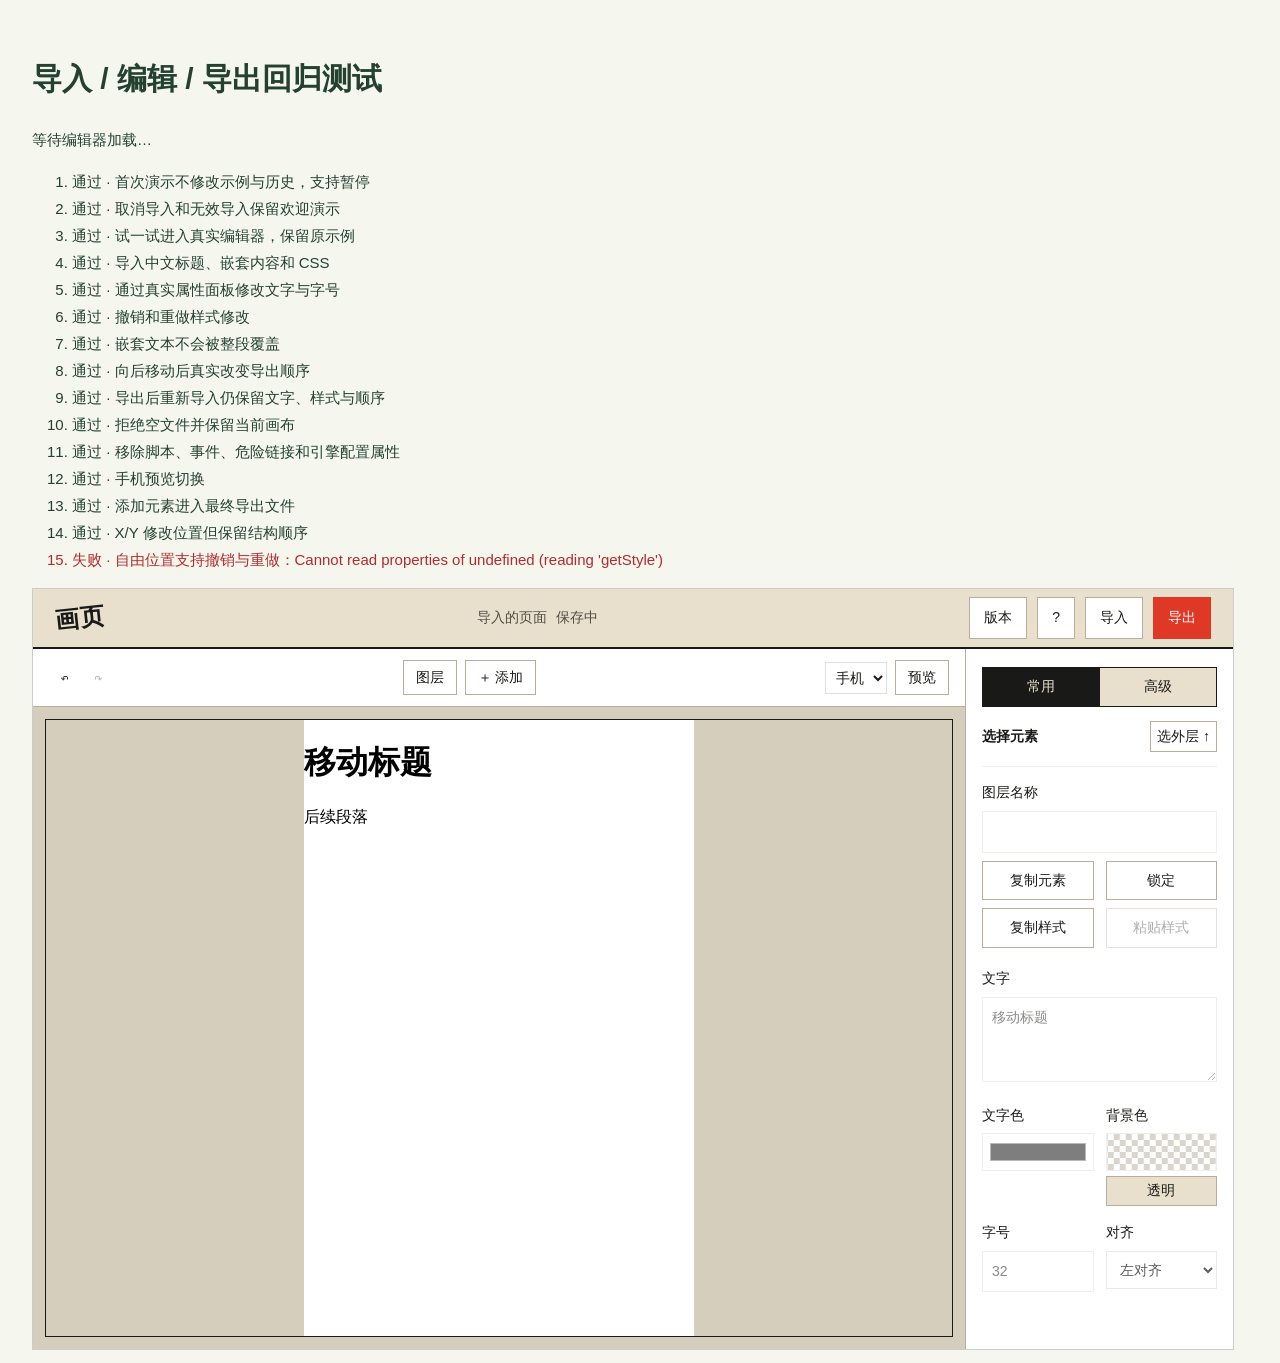
==== tests.html @ 55e0f615 "feat(editor): 发布画页可视化编辑器" ====
<!doctype html><html lang="zh-CN"><meta charset="UTF-8"><title>原型功能验证</title><style>body{font:15px/1.8 sans-serif;padding:24px;background:#f5f7ef;color:#24412f}iframe{width:1200px;height:760px;border:1px solid #ccc}li.fail{color:#b42b2b}</style><h1>导入 / 编辑 / 导出回归测试</h1><p id="summary">等待编辑器加载…</p><ol id="results"></ol><iframe src="./index.html?test=1" id="app"></iframe><script>
const site = document.getElementById('app');
const timer = setInterval(async () => {
  const frame = site;
  const api = frame?.contentWindow.prototypeEditor;
  if (!api?.tools) return;
  clearInterval(timer);
  const { editor, importHtml, exportHtml, moveSelected, getOffset } = api;
  const ui = frame.contentDocument;
  let passed = 0, failed = 0;
  const settle = () => new Promise(resolve => setTimeout(resolve, 60));
  const check = async (name, run) => { const li = document.createElement('li'); try { await run(); li.textContent = '通过 · ' + name; passed++; } catch (e) { li.textContent = '失败 · ' + name + '：' + e.message; li.className = 'fail'; failed++; } document.getElementById('results').append(li); await settle(); };
  const assert = (condition, message) => { if (!condition) throw new Error(message); };
  await check('首次演示不修改示例与历史，支持暂停', () => {
    const before = exportHtml();
    assert(!ui.getElementById('welcome').hidden, '未显示演示');
    assert(ui.getElementById('export-open').disabled, '演示时导出未禁用');
    ui.getElementById('demo-pause').click();
    assert(ui.getElementById('welcome').classList.contains('is-paused'), '暂停失败');
    ui.getElementById('demo-pause').click();
    assert(!ui.getElementById('welcome').classList.contains('is-paused'), '继续失败');
    assert(before === exportHtml() && !editor.UndoManager.hasUndo(), '演示污染页面或历史');
  });
  await check('取消导入和无效导入保留欢迎演示', () => {
    ui.getElementById('demo-import').click();
    assert(ui.getElementById('import-dialog').open, '未打开导入');
    ui.getElementById('import-dialog').close();
    try { importHtml(' '); } catch {}
    assert(!ui.getElementById('welcome').hidden, '演示被提前关闭');
  });
  await check('试一试进入真实编辑器，保留原示例', () => {
    const before = exportHtml();
    ui.getElementById('demo-start').click();
    assert(ui.getElementById('welcome').hidden && !ui.getElementById('export-open').disabled, '未进入编辑');
    assert(editor.getSelected().get('tagName') === 'h1', '未选中标题');
    assert(before === exportHtml(), '试用改变了页面');
  });
  await check('导入中文标题、嵌套内容和 CSS', () => {
    importHtml('<title>测试 & 页面</title><style>.hero{color:rgb(20,60,30);padding:24px}@media(max-width:480px){.hero{padding:12px}}</style><main><h1 class="hero">原标题</h1><p>保留<strong>嵌套</strong>文字</p><a href="#test">链接</a></main>');
    assert(editor.getWrapper().find('h1')[0].getEl().textContent === '原标题', '标题丢失');
    assert(exportHtml().includes('480px'), '响应式规则丢失');
  });
  await check('通过真实属性面板修改文字与字号', async () => {
    editor.select(editor.getWrapper().find('h1')[0]);
    ui.getElementById('text').value = '改好的标题 <测试>';
    ui.getElementById('text').dispatchEvent(new frame.contentWindow.Event('change'));
    await settle();
    ui.getElementById('font-size').value = '42';
    ui.getElementById('font-size').dispatchEvent(new frame.contentWindow.Event('change'));
    assert(editor.getSelected().getEl().textContent === '改好的标题 <测试>', '文字修改失败');
    assert(exportHtml().includes('42px'), '样式未导出');
  });
  await check('撤销和重做样式修改', () => {
    ui.getElementById('undo').click(); assert(!exportHtml().includes('42px'), '撤销无效');
    ui.getElementById('redo').click(); assert(exportHtml().includes('42px'), '重做无效');
  });
  await check('嵌套文本不会被整段覆盖', () => { editor.select(editor.getWrapper().find('p')[0]); assert(ui.getElementById('text').disabled, '嵌套内容编辑未限制'); assert(exportHtml().includes('<strong>嵌套</strong>'), '嵌套丢失'); });
  await check('向后移动后真实改变导出顺序', () => { editor.select(editor.getWrapper().find('h1')[0]); moveSelected(1); const html = exportHtml(); assert(html.indexOf('<p>') < html.indexOf('<h1'), '排序未改变'); });
  await check('导出后重新导入仍保留文字、样式与顺序', () => { const html = exportHtml(); importHtml(html); assert(editor.getWrapper().find('h1')[0].getEl().textContent === '改好的标题 <测试>', '文字往返失败'); assert(exportHtml().includes('42px'), '样式往返失败'); assert(exportHtml().indexOf('<p>') < exportHtml().indexOf('<h1'), '顺序往返失败'); });
  await check('拒绝空文件并保留当前画布', () => { const before = exportHtml(); let rejected = false; try { importHtml('   '); } catch { rejected = true; } assert(rejected && before === exportHtml(), '空文件清空了画布'); });
  await check('移除脚本、事件、危险链接和引擎配置属性', () => { importHtml('<h1 onclick="alert(1)" data-gjs-script="alert(1)">安全内容</h1><script>window.bad=1<\/script><iframe src="https://example.com"></iframe><a href="javascript:alert(1)">链接</a>'); const html = exportHtml(); assert(!/onclick|javascript:|data-gjs-script|<script|<iframe/i.test(html), '执行入口残留'); });
  await check('手机预览切换', () => { ui.getElementById('device').value = 'Mobile'; ui.getElementById('device').dispatchEvent(new frame.contentWindow.Event('change')); assert(editor.getDevice() === 'Mobile', '设备未切换'); });
  await check('添加元素进入最终导出文件', () => { ui.querySelector('[data-add="card"]').click(); assert(exportHtml().includes('一个新的故事'), '新增元素丢失'); });
  await check('X/Y 修改位置但保留结构顺序', () => {
    importHtml('<main><h1>移动标题</h1><p>后续段落</p></main>');
    editor.select(editor.getWrapper().find('h1')[0]);
    ui.getElementById('offset-x').value = '80'; ui.getElementById('offset-y').value = '-25';
    ui.getElementById('offset-x').dispatchEvent(new frame.contentWindow.Event('change'));
    assert(getOffset(editor.getSelected()).x === 80 && getOffset(editor.getSelected()).y === -25, '位移错误');
    assert(exportHtml().indexOf('<h1') < exportHtml().indexOf('<p'), '意外改变排列');
  });
  await check('自由位置支持撤销与重做', () => {
    ui.getElementById('undo').click(); assert(getOffset(editor.getSelected()).x === 0, '撤销位移失败');
    ui.getElementById('redo').click(); assert(getOffset(editor.getSelected()).x === 80, '重做位移失败');
  });
  await check('宽高修改进入导出样式并开放缩放手柄', () => {
    for (const [id, value] of [['width', '320px'], ['height', '120px']]) { ui.getElementById(id).value = value; ui.getElementById(id).dispatchEvent(new frame.contentWindow.Event('change')); }
    const resize = { component: editor.getSelected() }; editor.trigger('component:resize:init', resize);
    assert(resize.resizable.br, '右下角缩放未启用');
    assert(exportHtml().includes('320px') && exportHtml().includes('120px'), '尺寸没有保存');
  });
  await check('方向键微调且不拦截输入框光标', () => {
    const key = new frame.contentWindow.KeyboardEvent('keydown', { key: 'ArrowRight', shiftKey: true, bubbles: true, cancelable: true });
    ui.body.dispatchEvent(key); assert(getOffset(editor.getSelected()).x === 90, '快捷移动失败');
    ui.getElementById('text').dispatchEvent(new frame.contentWindow.KeyboardEvent('keydown', { key: 'ArrowRight', bubbles: true }));
    assert(getOffset(editor.getSelected()).x === 90, '输入文字时发生位移');
  });
  await check('导出再导入保留自由位置和尺寸', () => {
    importHtml(exportHtml()); const heading = editor.getWrapper().find('h1')[0]; editor.select(heading);
    assert(getOffset(heading).x === 90 && getOffset(heading).y === -25, '位移往返丢失');
    assert(heading.getStyle().width === '320px' && heading.getStyle().height === '120px', '尺寸往返丢失');
  });
  await check('归零偏移且保留原有旋转', () => {
    editor.getSelected().addStyle({ transform: 'rotate(15deg) translateX(50px) translateY(20px)' });
    ui.getElementById('reset-offset').click();
    assert(getOffset(editor.getSelected()).x === 0 && getOffset(editor.getSelected()).y === 0, '未归零');
    assert(editor.getSelected().getStyle().transform.includes('rotate(15deg)'), '原有旋转丢失');
  });
  const change = (id, value) => { ui.getElementById(id).value = value; ui.getElementById(id).dispatchEvent(new frame.contentWindow.Event('change')); };
  await check('高级入口可见，默认保持常用界面', () => {
    assert(ui.getElementById('advanced-properties').hidden, '高级内容默认展开');
    ui.getElementById('advanced-toggle').click();
    assert(!ui.getElementById('advanced-properties').hidden && ui.getElementById('basic-properties').hidden, '高级切换失败');
    assert(ui.getElementById('advanced-toggle').getAttribute('aria-pressed') === 'true', '切换状态错误');
    ui.getElementById('basic-toggle').click();
    assert(!ui.getElementById('basic-properties').hidden, '无法回到常用');
  });
  await check('图层按需显示，添加元素只有一个入口', () => {
    assert(ui.getElementById('layer-panel').hidden, '图层默认展开');
    ui.getElementById('layers-toggle').click();
    assert(!ui.getElementById('layer-panel').hidden, '图层无法打开');
    ui.getElementById('layers-toggle').click();
    assert(ui.getElementById('layer-panel').hidden, '图层无法关闭');
    assert(ui.querySelectorAll('[popovertarget="add-menu"]').length === 1, '添加入口未合并');
  });
  await check('高级布局与外观写入模型，保留已有内容', async () => {
    importHtml('<main><section><p>第一项</p><p>第二项</p></section></main>');
    await settle();
    editor.select(editor.getWrapper().find('section')[0]);
    ui.querySelector('[data-layout="column"]').click(); change('gap', '24px');
    change('padding', '12px 24px'); change('border', '1px solid #dce2db'); change('shadow', '0 8px 24px #0002'); await settle(); change('opacity', '0.5');
    const style = editor.getSelected().getStyle();
    assert(style.display === 'flex' && style['flex-direction'] === 'column' && style.gap === '24px', '布局未保存');
    assert(style.opacity === '0.5' && style.padding === '12px 24px' && style.border === '1px solid #dce2db', '外观值或单位错误');
    assert(exportHtml().includes('第二项') && exportHtml().includes('box-shadow'), '内容或阴影丢失');
  });
  await check('高级属性撤销重做与清空覆盖', () => {
    ui.getElementById('undo').click(); assert(!editor.getSelected().getStyle().opacity, '透明度撤销失败');
    ui.getElementById('redo').click(); assert(editor.getSelected().getStyle().opacity === '0.5', '透明度重做失败');
    change('gap', ''); assert(!editor.getSelected().getStyle().gap, '清空没有移除覆盖');
  });
  await check('自定义 CSS 支持网格并拒绝无效值', () => {
    ui.querySelector('[data-layout="grid"]').click(); change('css-property', 'grid-template-columns');
    ui.getElementById('css-value').value = 'repeat(3, 1fr)'; ui.getElementById('css-apply').click();
    assert(editor.getSelected().getStyle()['grid-template-columns'] === 'repeat(3, 1fr)', '网格属性未应用');
    ui.getElementById('css-value').value = 'invalid-grid'; ui.getElementById('css-apply').click();
    assert(editor.getSelected().getStyle()['grid-template-columns'] === 'repeat(3, 1fr)', '无效值覆盖了有效属性');
    assert(ui.getElementById('css-message').textContent.includes('无效'), '没有错误反馈');
  });
  await check('高级修改导出再导入，选择元素同步显示', () => {
    importHtml(exportHtml()); editor.select(editor.getWrapper().find('section')[0]);
    assert(ui.querySelector('[data-layout="grid"]').getAttribute('aria-pressed') === 'true' && ui.getElementById('opacity').value === '0.5', '高级面板未同步');
    assert(editor.getSelected().getStyle()['grid-template-columns'] === 'repeat(3, 1fr)', '自定义 CSS 往返丢失');
    assert(exportHtml().includes('12px 24px'), '内边距往返丢失');
    ui.getElementById('css-value').value = ''; ui.getElementById('css-apply').click();
    assert(!editor.getSelected().getStyle()['grid-template-columns'], 'CSS 覆盖无法移除');
  });
  await check('导入保留 body 属性和行内样式', () => {
    importHtml('<style>.page{color:green}.title{font-size:20px}</style><body id="page-root" class="page" dir="rtl" style="background:#abcdef"><h1 class="title" style="font-size:37px">保留样式</h1></body>');
    const attrs = editor.getWrapper().getAttributes();
    assert(attrs.id === 'page-root' && attrs.class === 'page' && attrs.dir === 'rtl', '根属性丢失');
    assert(exportHtml().includes('37px') && exportHtml().includes('#abcdef'), '行内样式丢失');
    importHtml(exportHtml());
    assert(editor.getWrapper().getAttributes().class === 'page' && exportHtml().includes('37px'), '往返后样式丢失');
  });
  await check('导入另一页不携带上一页根属性', () => {
    importHtml('<p>新页面</p>');
    const attrs = editor.getWrapper().getAttributes();
    assert(attrs.class !== 'page' && attrs.dir !== 'rtl' && attrs.id !== 'page-root', '上一页根属性残留');
    assert(!exportHtml().includes('#abcdef'), '上一页背景残留');
  });
  await check('多行标题可编辑，文字不被解释为 HTML', () => {
    importHtml('<h1>第一行<br>第二行</h1>'); editor.select(editor.getWrapper().find('h1')[0]);
    assert(!ui.getElementById('text').disabled && ui.getElementById('text').value === '第一行\n第二行', '换行标题无法编辑');
    change('text', '新的第一行\n<b>纯文字</b>');
    assert(editor.getSelected().getEl().querySelectorAll('br').length === 1, '换行未保留');
    assert(!editor.getSelected().getEl().querySelector('b') && exportHtml().includes('&lt;b&gt;'), '文字被解释为标签');
  });
  await check('尺寸数字自动补单位，百分比和行高保持原值', () => {
    change('width', '320'); change('height', '120'); change('padding', '16'); change('gap', '12'); change('margin', '-8');
    assert(editor.getSelected().getStyle().width === '320px' && editor.getSelected().getStyle().margin === '-8px', '单值尺寸未补单位');
    change('width', '80%'); change('line-height', '1.8');
    assert(editor.getSelected().getStyle().width === '80%' && editor.getSelected().getStyle()['line-height'] === '1.8', '原有单位被破坏');
  });
  await check('引擎直接撤销重做也同步面板', async () => {
    change('opacity', '0.35'); await settle();
    editor.UndoManager.undo(); await settle();
    assert(ui.getElementById('opacity').value === '', '撤销后面板仍是旧值');
    editor.UndoManager.redo(); await settle();
    assert(ui.getElementById('opacity').value === '0.35', '重做后面板未同步');
  });
  await check('恢复原样式只移除指定属性且可撤销', async () => {
    change('css-property', 'opacity'); ui.getElementById('css-reset').click(); await settle();
    assert(!editor.getSelected().getStyle().opacity && editor.getSelected().getStyle().width === '80%', '恢复误改了其他属性');
    editor.UndoManager.undo(); await settle();
    assert(ui.getElementById('opacity').value === '0.35', '恢复操作无法撤销');
  });
  await check('透明背景显示棋盘格，选择不会写入黑色', () => {
    importHtml('<h1 style="background-color:transparent">透明标题</h1>');
    editor.select(editor.getWrapper().find('h1')[0]);
    assert(ui.getElementById('background').classList.contains('is-transparent'), '透明显示为实色色块');
    assert(editor.getSelected().getStyle()['background-color'] === 'transparent', '选择元素改变了背景');
  });
  await check('设为透明与选择背景色可以互相切换', () => {
    change('background', '#112233');
    assert(!ui.getElementById('background').classList.contains('is-transparent'), '选色后仍显示透明');
    ui.getElementById('background-transparent').click();
    assert(ui.getElementById('background-transparent').getAttribute('aria-pressed') === 'true', '透明状态未更新');
    assert(exportHtml().includes('background-color:transparent'), '透明背景没有导出');
  });
  await check('文字与容器显示不同的高级操作', () => {
    importHtml('<section><h2>标题</h2><p>正文</p></section>');
    editor.select(editor.getWrapper().find('h2')[0]);
    assert(!ui.getElementById('typography-tools').hidden && ui.getElementById('layout-tools').hidden, '文字仍显示容器操作');
    ui.getElementById('select-parent').click();
    assert(editor.getSelected().get('tagName') === 'section', '没有选中外层');
    assert(!ui.getElementById('layout-tools').hidden && ui.getElementById('typography-tools').hidden, '容器仍显示文字操作');
  });
  await check('分列和列数直接生效，保留子元素', () => {
    ui.querySelector('[data-layout="grid"]').click(); change('columns', '2'); change('gap', '20');
    const style = editor.getSelected().getStyle();
    assert(style.display === 'grid' && style['grid-template-columns'] === 'repeat(2, minmax(0, 1fr))', '分列无效');
    assert(style.gap === '20px' && editor.getSelected().components().length === 2, '间距或内容错误');
    assert(!ui.getElementById('columns-field').hidden && ui.getElementById('flex-alignment').hidden, '分列控件不匹配');
  });
  await check('无效列数不会覆盖当前布局', () => {
    change('columns', '0'); assert(editor.getSelected().getStyle()['grid-template-columns'] === 'repeat(2, minmax(0, 1fr))', '接受了零列');
    change('columns', '2');
  });
  await check('布局切换可单步撤销，面板同步', async () => {
    ui.querySelector('[data-layout="row"]').click(); await settle();
    assert(editor.getSelected().getStyle().display === 'flex' && ui.getElementById('columns-field').hidden, '横排切换失败');
    editor.UndoManager.undo(); await settle();
    assert(editor.getSelected().getStyle().display === 'grid' && !ui.getElementById('columns-field').hidden, '撤销没有恢复分列');
  });
  await check('字体和字间距可编辑并导出', () => {
    editor.select(editor.getWrapper().find('h2')[0]);
    change('font-family', 'Consolas, monospace'); change('letter-spacing', '1.5');
    assert(editor.getSelected().getStyle()['letter-spacing'] === '1.5px', '字间距单位错误');
    assert(exportHtml().includes('Consolas, monospace'), '字体未导出');
    importHtml(exportHtml());
    assert(editor.getWrapper().find('section')[0].getStyle()['grid-template-columns'] === 'repeat(2, minmax(0, 1fr))', '分列往返丢失');
  });
  await check('复制元素、重命名与锁定操作', () => {
    importHtml('<main><p style="color:red">测试</p></main>');
    editor.select(editor.getWrapper().find('p')[0]);
    ui.getElementById('duplicate-element').click();
    assert(editor.getWrapper().find('p').length === 2, '复制失败');
    ui.getElementById('layer-name').value = '第二段';
    ui.getElementById('layer-name').onchange();
    assert(editor.getSelected().getName() === '第二段', '图层名称未更新');
    ui.getElementById('lock-element').click();
    assert(editor.getSelected().get('draggable') === false && ui.getElementById('properties').disabled, '锁定失败');
    ui.getElementById('lock-element').click();
    assert(!ui.getElementById('properties').disabled, '解锁失败');
  });
  await check('快照恢复完整项目及标题，继续导出', async () => {
    const before = exportHtml(), saved = api.tools.capture();
    editor.getSelected().components('改变后的文字');
    await api.tools.restore(saved); await api.tools.autosave.flush();
    assert(exportHtml() === before, '快照往返内容变化');
    assert(!editor.UndoManager.hasUndo(), '恢复后留下前一工程的历史');
  });
  document.getElementById('summary').textContent = `${passed} 项通过，${failed} 项失败`;
}, 200);
setTimeout(() => { if (!site.contentWindow.prototypeEditor) { clearInterval(timer); document.getElementById('summary').textContent = '失败：30 秒内未加载编辑引擎，请检查本地 vendor 资源。'; } }, 30000);
</script></html>
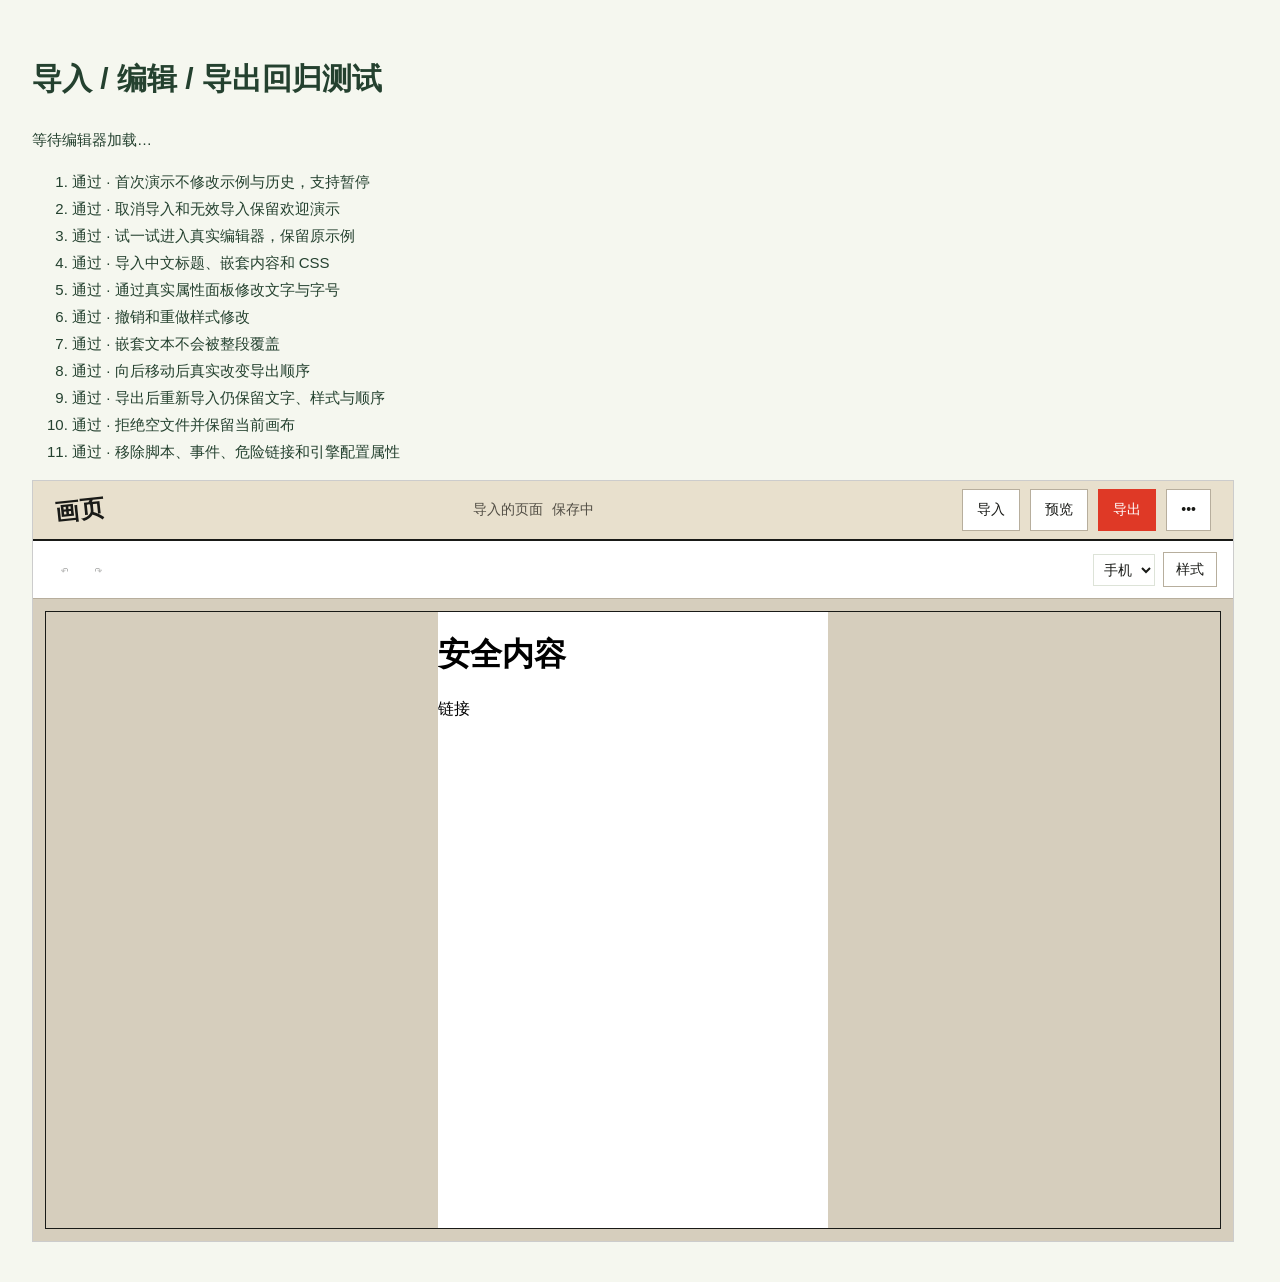
==== commit 24d26f88: "feat(editor): 简化操作并支持交互预览与元素高级编辑" ====
--- a/tests.html
+++ b/tests.html
@@ -14,6 +14,7 @@
   await check('首次演示不修改示例与历史，支持暂停', () => {
     const before = exportHtml();
     assert(!ui.getElementById('welcome').hidden, '未显示演示');
+    assert(frame.contentWindow.getComputedStyle(ui.getElementById('import-open')).display === 'none' && frame.contentWindow.getComputedStyle(ui.getElementById('demo-import')).display !== 'none', '欢迎页重复导入入口');
     assert(ui.getElementById('export-open').disabled, '演示时导出未禁用');
     ui.getElementById('demo-pause').click();
     assert(ui.getElementById('welcome').classList.contains('is-paused'), '暂停失败');
@@ -59,10 +60,10 @@
   await check('导出后重新导入仍保留文字、样式与顺序', () => { const html = exportHtml(); importHtml(html); assert(editor.getWrapper().find('h1')[0].getEl().textContent === '改好的标题 <测试>', '文字往返失败'); assert(exportHtml().includes('42px'), '样式往返失败'); assert(exportHtml().indexOf('<p>') < exportHtml().indexOf('<h1'), '顺序往返失败'); });
   await check('拒绝空文件并保留当前画布', () => { const before = exportHtml(); let rejected = false; try { importHtml('   '); } catch { rejected = true; } assert(rejected && before === exportHtml(), '空文件清空了画布'); });
   await check('移除脚本、事件、危险链接和引擎配置属性', () => { importHtml('<h1 onclick="alert(1)" data-gjs-script="alert(1)">安全内容</h1><script>window.bad=1<\/script><iframe src="https://example.com"></iframe><a href="javascript:alert(1)">链接</a>'); const html = exportHtml(); assert(!/onclick|javascript:|data-gjs-script|<script|<iframe/i.test(html), '执行入口残留'); });
-  await check('手机预览切换', () => { ui.getElementById('device').value = 'Mobile'; ui.getElementById('device').dispatchEvent(new frame.contentWindow.Event('change')); assert(editor.getDevice() === 'Mobile', '设备未切换'); });
+  await check('手机预览切换', async () => { ui.getElementById('device').value = 'Mobile'; ui.getElementById('device').dispatchEvent(new frame.contentWindow.Event('change')); assert(editor.getDevice() === 'Mobile', '设备未切换'); await new Promise(resolve => setTimeout(resolve, 400)); ui.getElementById('device').value = 'Desktop'; ui.getElementById('device').dispatchEvent(new frame.contentWindow.Event('change')); await new Promise(resolve => setTimeout(resolve, 400)); });
   await check('添加元素进入最终导出文件', () => { ui.querySelector('[data-add="card"]').click(); assert(exportHtml().includes('一个新的故事'), '新增元素丢失'); });
-  await check('X/Y 修改位置但保留结构顺序', () => {
-    importHtml('<main><h1>移动标题</h1><p>后续段落</p></main>');
+  await check('X/Y 修改位置但保留结构顺序', async () => {
+    importHtml('<main><h1>移动标题</h1><p>后续段落</p></main>'); await settle();
     editor.select(editor.getWrapper().find('h1')[0]);
     ui.getElementById('offset-x').value = '80'; ui.getElementById('offset-y').value = '-25';
     ui.getElementById('offset-x').dispatchEvent(new frame.contentWindow.Event('change'));
@@ -70,8 +71,9 @@
     assert(exportHtml().indexOf('<h1') < exportHtml().indexOf('<p'), '意外改变排列');
   });
   await check('自由位置支持撤销与重做', () => {
-    ui.getElementById('undo').click(); assert(getOffset(editor.getSelected()).x === 0, '撤销位移失败');
-    ui.getElementById('redo').click(); assert(getOffset(editor.getSelected()).x === 80, '重做位移失败');
+    ui.getElementById('undo').click(); assert(getOffset(editor.getWrapper().find('h1')[0]).x === 0, '撤销位移失败');
+    ui.getElementById('redo').click(); assert(getOffset(editor.getWrapper().find('h1')[0]).x === 80, '重做位移失败');
+    editor.select(editor.getWrapper().find('h1')[0]);
   });
   await check('宽高修改进入导出样式并开放缩放手柄', () => {
     for (const [id, value] of [['width', '320px'], ['height', '120px']]) { ui.getElementById(id).value = value; ui.getElementById(id).dispatchEvent(new frame.contentWindow.Event('change')); }
@@ -141,7 +143,7 @@
     importHtml(exportHtml()); editor.select(editor.getWrapper().find('section')[0]);
     assert(ui.querySelector('[data-layout="grid"]').getAttribute('aria-pressed') === 'true' && ui.getElementById('opacity').value === '0.5', '高级面板未同步');
     assert(editor.getSelected().getStyle()['grid-template-columns'] === 'repeat(3, 1fr)', '自定义 CSS 往返丢失');
-    assert(exportHtml().includes('12px 24px'), '内边距往返丢失');
+    assert(editor.Canvas.getWindow().getComputedStyle(editor.getSelected().getEl()).padding === '12px 24px', '内边距往返丢失');
     ui.getElementById('css-value').value = ''; ui.getElementById('css-apply').click();
     assert(!editor.getSelected().getStyle()['grid-template-columns'], 'CSS 覆盖无法移除');
   });
@@ -149,7 +151,7 @@
     importHtml('<style>.page{color:green}.title{font-size:20px}</style><body id="page-root" class="page" dir="rtl" style="background:#abcdef"><h1 class="title" style="font-size:37px">保留样式</h1></body>');
     const attrs = editor.getWrapper().getAttributes();
     assert(attrs.id === 'page-root' && attrs.class === 'page' && attrs.dir === 'rtl', '根属性丢失');
-    assert(exportHtml().includes('37px') && exportHtml().includes('#abcdef'), '行内样式丢失');
+    assert(exportHtml().includes('37px') && exportHtml().includes('rgb(171, 205, 239)'), '行内样式丢失');
     importHtml(exportHtml());
     assert(editor.getWrapper().getAttributes().class === 'page' && exportHtml().includes('37px'), '往返后样式丢失');
   });
@@ -157,7 +159,7 @@
     importHtml('<p>新页面</p>');
     const attrs = editor.getWrapper().getAttributes();
     assert(attrs.class !== 'page' && attrs.dir !== 'rtl' && attrs.id !== 'page-root', '上一页根属性残留');
-    assert(!exportHtml().includes('#abcdef'), '上一页背景残留');
+    assert(!exportHtml().includes('rgb(171, 205, 239)'), '上一页背景残留');
   });
   await check('多行标题可编辑，文字不被解释为 HTML', () => {
     importHtml('<h1>第一行<br>第二行</h1>'); editor.select(editor.getWrapper().find('h1')[0]);
@@ -229,7 +231,7 @@
     assert(editor.getSelected().getStyle()['letter-spacing'] === '1.5px', '字间距单位错误');
     assert(exportHtml().includes('Consolas, monospace'), '字体未导出');
     importHtml(exportHtml());
-    assert(editor.getWrapper().find('section')[0].getStyle()['grid-template-columns'] === 'repeat(2, minmax(0, 1fr))', '分列往返丢失');
+    assert(editor.getWrapper().find('section')[0].getStyle()['grid-template-columns'] === 'repeat(2, minmax(0px, 1fr))', '分列往返丢失');
   });
   await check('复制元素、重命名与锁定操作', () => {
     importHtml('<main><p style="color:red">测试</p></main>');
@@ -251,7 +253,243 @@
     assert(exportHtml() === before, '快照往返内容变化');
     assert(!editor.UndoManager.hasUndo(), '恢复后留下前一工程的历史');
   });
+  const interactive = `<title>章节测试</title><style>.chapter[hidden]{display:none!important}.future-state{color:rgb(1,2,3)}</style><button data-page="two">下一章</button><section id="one"><h1>总览</h1></section><section id="two" class="chapter" hidden data-step="2"><h2>隐藏标题</h2><input type="checkbox" data-task="2-1"></section><script>window.fixtureRuns=(window.fixtureRuns||0)+1;document.querySelector('[data-page]').onclick=()=>{document.querySelector('#one').hidden=true;document.querySelector('#two').hidden=false};document.querySelector('[data-task]').onchange=e=>localStorage.setItem('eagle-editor-fixture-progress',String(e.target.checked));<\/script>`;
+  await check('保留业务属性，脚本作为文本保存，画布不执行', async () => {
+    importHtml(interactive + '<p data-gjs-script="alert(1)" onclick="alert(1)">清理</p><script src="/external.js"><\/script>', '章节测试', true);
+    await settle(); api.documentSupport.refresh();
+    assert(!editor.Canvas.getWindow().fixtureRuns && !editor.Canvas.getDocument().querySelector('script'), '脚本进入画布');
+    const exported = exportHtml();
+    assert(exported.includes('data-page="two"') && exported.includes('data-task="2-1"'), '业务属性丢失');
+    assert(!new DOMParser().parseFromString(exported, 'text/html').querySelector('[data-gjs-script],[onclick],script[src]'), '执行属性或外链脚本残留');
+    assert(new DOMParser().parseFromString(exported, 'text/html').scripts.length === 1, '内嵌脚本未保留');
+    assert(exported.includes('.future-state'), '动态状态 CSS 丢失');
+  });
+  await check('隐藏章节临时显示、文字修改、撤销重做，导出保留隐藏', async () => {
+    const section = editor.getWrapper().find('#two')[0];
+    const picker = ui.getElementById('hidden-sections');
+    assert([...picker.options].some(option => option.value === section.cid), '缺少隐藏章节入口');
+    picker.value = section.cid; picker.onchange(); await settle();
+    assert(section.getEl().getBoundingClientRect().height > 0, '章节仍不可见');
+    editor.select(section.find('h2')[0]); change('text', '修改后的章节'); await settle();
+    editor.UndoManager.undo(); await settle(); assert(!exportHtml().includes('修改后的章节'), '文字不能撤销');
+    editor.UndoManager.redo(); await settle(); assert(exportHtml().includes('修改后的章节'), '文字不能重做');
+    const doc = new DOMParser().parseFromString(exportHtml(), 'text/html');
+    assert(doc.querySelector('#two').hidden, '临时显示写入导出');
+    assert(!exportHtml().includes('visibility:visible!important'), '临时样式泄漏');
+    picker.value = ''; picker.onchange(); assert(section.getEl().getBoundingClientRect().height === 0, '正常视图未恢复隐藏');
+  });
+  await check('脚本元数据随快照恢复，导出再导入保持内容', async () => {
+    const before = exportHtml(), saved = api.tools.capture();
+    importHtml('<h1>静态新页面</h1>'); assert(!exportHtml().includes('<script'), '旧脚本串入新页面');
+    await api.tools.restore(saved); await settle();
+    assert(exportHtml() === before, '快照丢失脚本或业务属性');
+    importHtml(exportHtml(), '再次导入', true); await settle();
+    assert(exportHtml().includes('修改后的章节') && api.documentSupport.getScripts().length === 1, '往返丢失');
+  });
+  await check('导出文件恢复翻页及进度保存', async () => {
+    // 仅运行本测试生成的固定脚本；用户输入不在这个测试框架中执行。
+    const runtime = document.createElement('iframe');
+    runtime.srcdoc = exportHtml(); document.body.append(runtime);
+    await new Promise(resolve => { runtime.onload = resolve; });
+    const doc = runtime.contentDocument;
+    assert(runtime.contentWindow.fixtureRuns === 1 && doc.querySelector('#two').hidden, '脚本未运行或初始状态变化');
+    doc.querySelector('[data-page]').click(); assert(!doc.querySelector('#two').hidden && doc.querySelector('#one').hidden, '导出翻页失败');
+    doc.querySelector('[data-task]').click(); assert(localStorage.getItem('eagle-editor-fixture-progress') === 'true', '进度未保存');
+    localStorage.removeItem('eagle-editor-fixture-progress'); runtime.remove();
+  });
+  await check('未勾选保留时清理内嵌脚本', () => {
+    importHtml(interactive); assert(!exportHtml().includes('<script'), '默认导入保留了脚本');
+  });
+  await check('属性默认收起，通过更多展开和收起', () => {
+    assert(ui.getElementById('property-panel').hidden, '属性默认展开');
+    ui.getElementById('properties-toggle').click();
+    assert(!ui.getElementById('property-panel').hidden, '更多没有展开属性');
+    ui.getElementById('properties-close').click();
+    assert(ui.getElementById('property-panel').hidden, '属性未收起');
+  });
+  const rightClick = element => { const Event = editor.Canvas.getWindow().MouseEvent; for (const type of ['mousedown', 'mouseup', 'contextmenu']) element.dispatchEvent(new Event(type, { button: 2, bubbles: true, cancelable: true, clientX: 80, clientY: 80 })); };
+  await check('右键嵌套文字选中所属链接，菜单不超出窗口', async () => {
+    importHtml('<a id="source" href="https://example.com"><strong>链接文字</strong> ↗</a><a href="#chapter-target">章节</a><section id="chapter-target" hidden><h2>隐藏章节</h2></section>'); await settle();
+    rightClick(editor.Canvas.getDocument().querySelector('#source strong')); await settle();
+    assert(ui.getElementById('link-menu').matches(':popover-open'), '链接菜单未打开');
+    assert(editor.getSelected().getAttributes().id === 'source', '没有选中所属链接');
+    const rect = ui.getElementById('link-menu').getBoundingClientRect();
+    assert(rect.left >= 0 && rect.right <= frame.contentWindow.innerWidth && rect.bottom <= frame.contentWindow.innerHeight, '菜单越界');
+  });
+  await check('修改链接可取消，危险协议被拒绝', () => {
+    ui.getElementById('link-change').click();
+    ui.getElementById('link-href').value = 'javascript:alert(1)'; ui.getElementById('link-form').requestSubmit();
+    assert(ui.getElementById('link-dialog').open && ui.getElementById('link-error').textContent, '未拒绝脚本协议');
+    ui.getElementById('link-cancel').click();
+    assert(editor.getSelected().getAttributes().href === 'https://example.com', '取消修改了链接');
+  });
+  await check('修改指向支持撤销重做，导出保留嵌套文字', async () => {
+    rightClick(editor.Canvas.getDocument().querySelector('#source')); ui.getElementById('link-change').click();
+    ui.getElementById('link-href').value = 'https://example.org/new'; ui.getElementById('link-form').requestSubmit(); await settle();
+    assert(exportHtml().includes('https://example.org/new'), '修改未导出');
+    editor.UndoManager.undo(); await settle(); assert(exportHtml().includes('href="https://example.com"'), '链接不能撤销');
+    editor.UndoManager.redo(); await settle(); assert(exportHtml().includes('https://example.org/new'), '链接不能重做');
+    assert(exportHtml().includes('<strong>链接文字</strong>'), '嵌套格式丢失');
+  });
+  await check('修改文字进入画布编辑，保留原嵌套结构', async () => {
+    rightClick(editor.Canvas.getDocument().querySelector('#source')); ui.getElementById('link-text').click(); await settle();
+    const el = editor.getWrapper().find('#source')[0].getEl();
+    assert(el.isContentEditable, '没有进入文字编辑');
+    assert(el.querySelector('strong'), '进入编辑时破坏了加粗');
+    editor.Canvas.getBody().dispatchEvent(new (editor.Canvas.getWindow().MouseEvent)('mousedown', { bubbles: true })); await settle(); editor.select(null);
+  });
+  await check('取消链接保留内容和格式，单步撤销恢复', async () => {
+    rightClick(editor.Canvas.getDocument().querySelector('#source')); ui.getElementById('link-unlink').click(); await settle();
+    assert(!editor.getWrapper().find('#source')[0].getAttributes().href, '取消后仍有链接');
+    assert(exportHtml().includes('<strong>链接文字</strong>'), '取消时丢失内容');
+    editor.UndoManager.undo(); await settle(); assert(editor.getWrapper().find('#source')[0].getAttributes().href === 'https://example.org/new', '取消不能撤销');
+  });
+  await check('页内链接直接定位隐藏目标，导出仍保留隐藏状态', async () => {
+    rightClick(editor.Canvas.getDocument().querySelector('a[href="#chapter-target"]')); ui.getElementById('link-open').click(); await settle();
+    assert(editor.getSelected().getAttributes().id === 'chapter-target' && editor.getSelected().getEl().getBoundingClientRect().height > 0, '未显示目标章节');
+    assert(new DOMParser().parseFromString(exportHtml(), 'text/html').querySelector('#chapter-target').hidden, '临时显示污染导出');
+    assert(!editor.Canvas.getFrameEl().sandbox.contains('allow-scripts'), '画布脚本被放开');
+  });
+  await check('章节入口过滤进度装饰，无隐藏内容时自动收起', async () => {
+    importHtml('<style>.dot{display:none}</style><span class="dot"></span><section hidden id="chapter-content"><h2>可编辑章节</h2></section>'); await settle(); api.documentSupport.refresh();
+    const picker = ui.getElementById('hidden-sections');
+    assert(!picker.hidden && picker.options.length === 2, '装饰节点进入章节列表');
+    importHtml('<h1>普通页面</h1>'); await settle(); api.documentSupport.refresh();
+    assert(picker.hidden, '无章节时仍占用工具栏');
+  });
+  await check('编辑元素与右键共用菜单，按对象显示操作', async () => {
+    importHtml('<h1>标题</h1><a href="https://example.com">链接</a><img alt="图片" src="[data-uri]">'); await settle();
+    const open = selector => { editor.select(editor.getWrapper().find(selector)[0]); ui.getElementById('element-menu-open').click(); };
+    open('h1');
+    assert(ui.getElementById('link-menu').matches(':popover-open') && !ui.getElementById('link-text').hidden && ui.getElementById('link-change').hidden, '文字菜单不匹配');
+    ui.getElementById('element-menu-open').click(); assert(!ui.getElementById('link-menu').matches(':popover-open'), '重复点击不能收起');
+    open('a'); assert(!ui.getElementById('link-change').hidden && !ui.getElementById('link-unlink').hidden, '链接操作丢失');
+    open('img'); assert(!ui.getElementById('replace-image').hidden && ui.getElementById('link-text').hidden, '图片操作不匹配');
+    ui.getElementById('inspect-open').click(); assert(ui.getElementById('inspect-dialog').open && !ui.getElementById('link-menu').matches(':popover-open'), '高级编辑未打开或菜单残留');
+    ui.getElementById('inspect-dialog').close();
+    editor.select(null); assert(ui.getElementById('selection-actions').hidden, '无选择仍显示编辑入口');
+  });
+  await check('普通文字与图片右键菜单按对象显示', async () => {
+    rightClick(editor.Canvas.getDocument().querySelector('h1')); await settle();
+    assert(!ui.getElementById('link-text').hidden && ui.getElementById('link-open').hidden, '文字出现链接操作');
+    rightClick(editor.Canvas.getDocument().querySelector('img')); await settle();
+    assert(!ui.getElementById('replace-image').hidden && ui.getElementById('link-text').hidden, '图片菜单不匹配');
+    ui.getElementById('link-menu').hidePopover();
+  });
+  await check('共用菜单修改嵌套链接指向，锁定元素仍阻止修改', async () => {
+    const saved = api.tools.capture();
+    importHtml('<a href="https://example.com"><strong id="nested">链接文字</strong></a>'); await settle();
+    const nested = editor.getWrapper().find('#nested')[0]; editor.select(nested);
+    ui.getElementById('element-menu-open').click(); ui.getElementById('link-change').click();
+    ui.getElementById('link-href').value = '#chapter'; ui.getElementById('link-form').requestSubmit();
+    assert(nested.parent().getAttributes().href === '#chapter' && !nested.getAttributes().href, '链接指向写到了子元素');
+    editor.select(nested); ui.getElementById('lock-element').click();
+    ui.getElementById('element-menu-open').click();
+    assert(ui.getElementById('link-change').disabled && ui.getElementById('link-text').disabled, '锁定后仍可修改');
+    ui.getElementById('link-menu').hidePopover(); await api.tools.restore(saved); await settle();
+  });
+  await check('HTML 编辑取消不改页面，空内容不能应用', async () => {
+    const before = exportHtml(); ui.getElementById('code-open').click();
+    assert(!ui.getElementById('export-code').readOnly && ui.getElementById('export-code').value === before, '代码不可编辑');
+    ui.getElementById('export-code').value = ''; await ui.getElementById('code-apply').onclick();
+    assert(ui.getElementById('export-dialog').open && exportHtml() === before, '空 HTML 清空了页面');
+    ui.getElementById('code-cancel').click(); assert(exportHtml() === before, '取消改变了页面');
+  });
+  await check('整页 HTML 应用保留样式与脚本，并可从版本恢复', async () => {
+    const before = exportHtml(); ui.getElementById('code-open').click();
+    ui.getElementById('export-code').value = '<title>代码编辑</title><style>h1{color:rgb(10,20,30)}</style><h1 data-step="1">改好的整页</h1><script>window.codeExample=1<\/script>';
+    await ui.getElementById('code-apply').onclick(); await settle();
+    assert(!ui.getElementById('export-dialog').open && exportHtml().includes('改好的整页') && exportHtml().includes('window.codeExample=1'), '整页应用丢失内容');
+    assert(!editor.Canvas.getWindow().codeExample, '脚本在编辑画布执行');
+    await ui.getElementById('versions-open').onclick();
+    assert(ui.getElementById('version-list').firstChild.textContent.startsWith('修改 HTML 前'), '缺少自动版本');
+    await ui.getElementById('version-list').firstChild.onclick(); await settle();
+    assert(exportHtml() === before, '无法恢复代码修改前的页面');
+  });
+  await check('保留脚本依赖的 reset 标识，同时清理执行属性', () => {
+    importHtml('<button id="reset" onclick="alert(1)">重置</button><input name="reset"><script>document.getElementById("reset").addEventListener("click",()=>{});<\/script>', '标识保留', true);
+    const doc = new DOMParser().parseFromString(exportHtml(), 'text/html');
+    assert(doc.getElementById('reset') && doc.querySelector('input[name="reset"]'), '业务标识被清理');
+    assert(!doc.querySelector('[onclick]') && !editor.Canvas.getDocument().querySelector('script'), '画布出现执行入口');
+  });
+  await check('交互预览运行脚本、切换章节、隔离主站及临时存储', async () => {
+    const source = `<h1>交互测试</h1><button id="next">下一页</button><section id="chapter" hidden>第二页</section><script>
+      document.getElementById('next').onclick=()=>document.getElementById('chapter').hidden=false;
+      document.getElementById('next').click();localStorage.setItem('preview-test','1');
+      let isolated=false;try{parent.document.body;}catch{isolated=true;}
+      fetch('/preview-network-probe').then(()=>false,()=>true).then(blocked=>parent.postMessage({type:'preview-fixture',isolated,blocked,chapter:!document.getElementById('chapter').hidden,value:localStorage.getItem('preview-test')},'*'));
+    <\/script>`;
+    importHtml(source, '交互测试', true); await settle(); const before = exportHtml();
+    const response = new Promise((resolve, reject) => {
+      const timeout = setTimeout(() => { frame.contentWindow.removeEventListener('message', handler); reject(Error('预览脚本未返回结果')); }, 5000);
+      function handler(event) { if (event.source === ui.getElementById('preview-frame').contentWindow && event.data?.type === 'preview-fixture') { clearTimeout(timeout); frame.contentWindow.removeEventListener('message', handler); resolve(event.data); } }
+      frame.contentWindow.addEventListener('message', handler);
+    });
+    editor.setDevice('Mobile');
+    ui.getElementById('preview').click();
+    const result = await response;
+    assert(Math.round(ui.getElementById('preview-frame').getBoundingClientRect().width) === 390, '交互预览未沿用手机尺寸：' + ui.getElementById('preview-frame').getBoundingClientRect().width);
+    assert(ui.getElementById('import-open').disabled && ui.getElementById('page-options').disabled, '预览仍可修改源页面');
+    assert(result.chapter && result.value === '1', '预览交互或临时存储失败');
+    assert(result.isolated && result.blocked, '预览未隔离主站或网络请求');
+    assert(!frame.contentWindow.localStorage.getItem('preview-test'), '预览写入主站存储');
+    assert(ui.getElementById('preview-frame').sandbox.value === 'allow-scripts', '预览具有额外权限');
+    ui.getElementById('preview').click();
+    assert(ui.getElementById('runtime-preview').hidden && before === exportHtml(), '预览污染编辑内容');
+    assert(!ui.getElementById('import-open').disabled && !ui.getElementById('page-options').disabled, '返回编辑后操作未恢复');
+    editor.setDevice('Desktop');
+  });
+  const chapterSource = `<style>body{color:rgb(20,30,40)}.action{padding:12px}</style><button id="continue" class="action">继续学习</button><nav><button data-page="1">第一章</button><button data-page="3">第三章</button></nav><section id="step-1"><h1>第一章</h1></section><section id="step-3" hidden><h1>第三章</h1></section><script>
+    let page=0,calls=0;
+    function show(n){page=n;calls++;document.getElementById('step-1').hidden=n!==1;document.getElementById('step-3').hidden=n!==3;}
+    document.querySelectorAll('button[data-page]').forEach(b=>b.addEventListener('click',()=>show(Number(b.dataset.page))));
+    document.getElementById('continue').addEventListener('click',()=>show(1));
+    window.addEventListener('DOMContentLoaded',()=>{document.getElementById('continue').click();parent.postMessage({type:'inspect-fixture',page,calls},'*');});
+  <\/script>`;
+  await check('高级编辑展示元素、全部属性、样式和脚本引用', async () => {
+    importHtml(chapterSource, '章节高级编辑', true); await settle();
+    editor.select(editor.getWrapper().find('#continue')[0]); ui.getElementById('inspect-open').click();
+    assert(ui.getElementById('inspect-dialog').open, '详情未打开');
+    assert(ui.getElementById('inspect-html').value.includes('继续学习') && JSON.parse(ui.getElementById('inspect-attributes').value).id === 'continue', '元素信息缺失');
+    assert(ui.getElementById('inspect-css').value.includes('.action') && ui.getElementById('inspect-computed').value.includes('padding'), '样式信息缺失');
+    assert(ui.getElementById('inspect-scripts').textContent.includes('引用行'), '没有定位脚本引用');
+    assert(ui.getElementById('inspect-page').options.length === 3, '章节未列出');
+    ui.getElementById('inspect-edit').click();
+    const field = ui.getElementById('export-code');
+    assert(ui.getElementById('export-dialog').open && field.value.slice(field.selectionStart, field.selectionEnd).includes('继续学习'), '没有定位元素代码');
+    ui.getElementById('code-cancel').click();
+  });
+  await check('直观设置章节可撤销、重做、保存恢复和往返导入', async () => {
+    const button = editor.getWrapper().find('#continue')[0]; editor.select(button); api.inspect.open();
+    ui.getElementById('inspect-page').value = '3'; ui.getElementById('inspect-apply').click();
+    assert(button.getAttributes()['data-eagle-click-page'] === '3', '跳转未写入模型');
+    editor.UndoManager.undo(); assert(!button.getAttributes()['data-eagle-click-page'], '撤销失败');
+    editor.UndoManager.redo(); assert(button.getAttributes()['data-eagle-click-page'] === '3', '重做失败');
+    const saved = api.tools.capture(); await api.tools.restore(saved); await settle();
+    const exported = exportHtml(); importHtml(exported, '再次导入', true); await settle();
+    const doc = new DOMParser().parseFromString(exportHtml(), 'text/html');
+    assert(doc.querySelectorAll('script[data-eagle-actions]').length === 1 && api.documentSupport.getScripts().length === 1, '行为脚本重复或原脚本丢失');
+    assert(doc.getElementById('continue').getAttribute('data-eagle-click-page') === '3', '往返丢失跳转');
+    assert(!editor.Canvas.getDocument().querySelector('script'), '脚本进入编辑画布');
+  });
+  await check('隔离预览实际跳到指定章节，只触发一次', async () => {
+    const response = new Promise((resolve, reject) => {
+      const timeout = setTimeout(() => { frame.contentWindow.removeEventListener('message', handler); reject(Error('未收到章节结果')); }, 5000);
+      function handler(event) { if (event.source === ui.getElementById('preview-frame').contentWindow && event.data?.type === 'inspect-fixture') { clearTimeout(timeout); frame.contentWindow.removeEventListener('message', handler); resolve(event.data); } }
+      frame.contentWindow.addEventListener('message', handler);
+    });
+    ui.getElementById('preview').click(); const result = await response;
+    ui.getElementById('preview').click();
+    assert(result.page === 3 && result.calls === 1, '执行了原跳转或重复触发');
+  });
+  await check('恢复原行为移除覆盖；不保留交互时清理行为脚本', async () => {
+    const before = exportHtml(); editor.select(editor.getWrapper().find('#continue')[0]); api.inspect.open();
+    ui.getElementById('inspect-page').value = ''; ui.getElementById('inspect-apply').click();
+    assert(!exportHtml().includes('data-eagle-click-page') && !exportHtml().includes('data-eagle-actions'), '原有行为未恢复');
+    importHtml(before, '静态导入'); await settle();
+    assert(!exportHtml().includes('<script') && !exportHtml().includes('data-eagle-click-page'), '静态导入仍带行为');
+  });
   document.getElementById('summary').textContent = `${passed} 项通过，${failed} 项失败`;
 }, 200);
-setTimeout(() => { if (!site.contentWindow.prototypeEditor) { clearInterval(timer); document.getElementById('summary').textContent = '失败：30 秒内未加载编辑引擎，请检查本地 vendor 资源。'; } }, 30000);
+setTimeout(() => { if (!site.contentWindow.prototypeEditor) { clearInterval(timer); document.getElementById('summary').textContent = '失败：30 秒内未加载编辑引擎，请检查 CDN 网络。'; } }, 30000);
 </script></html>
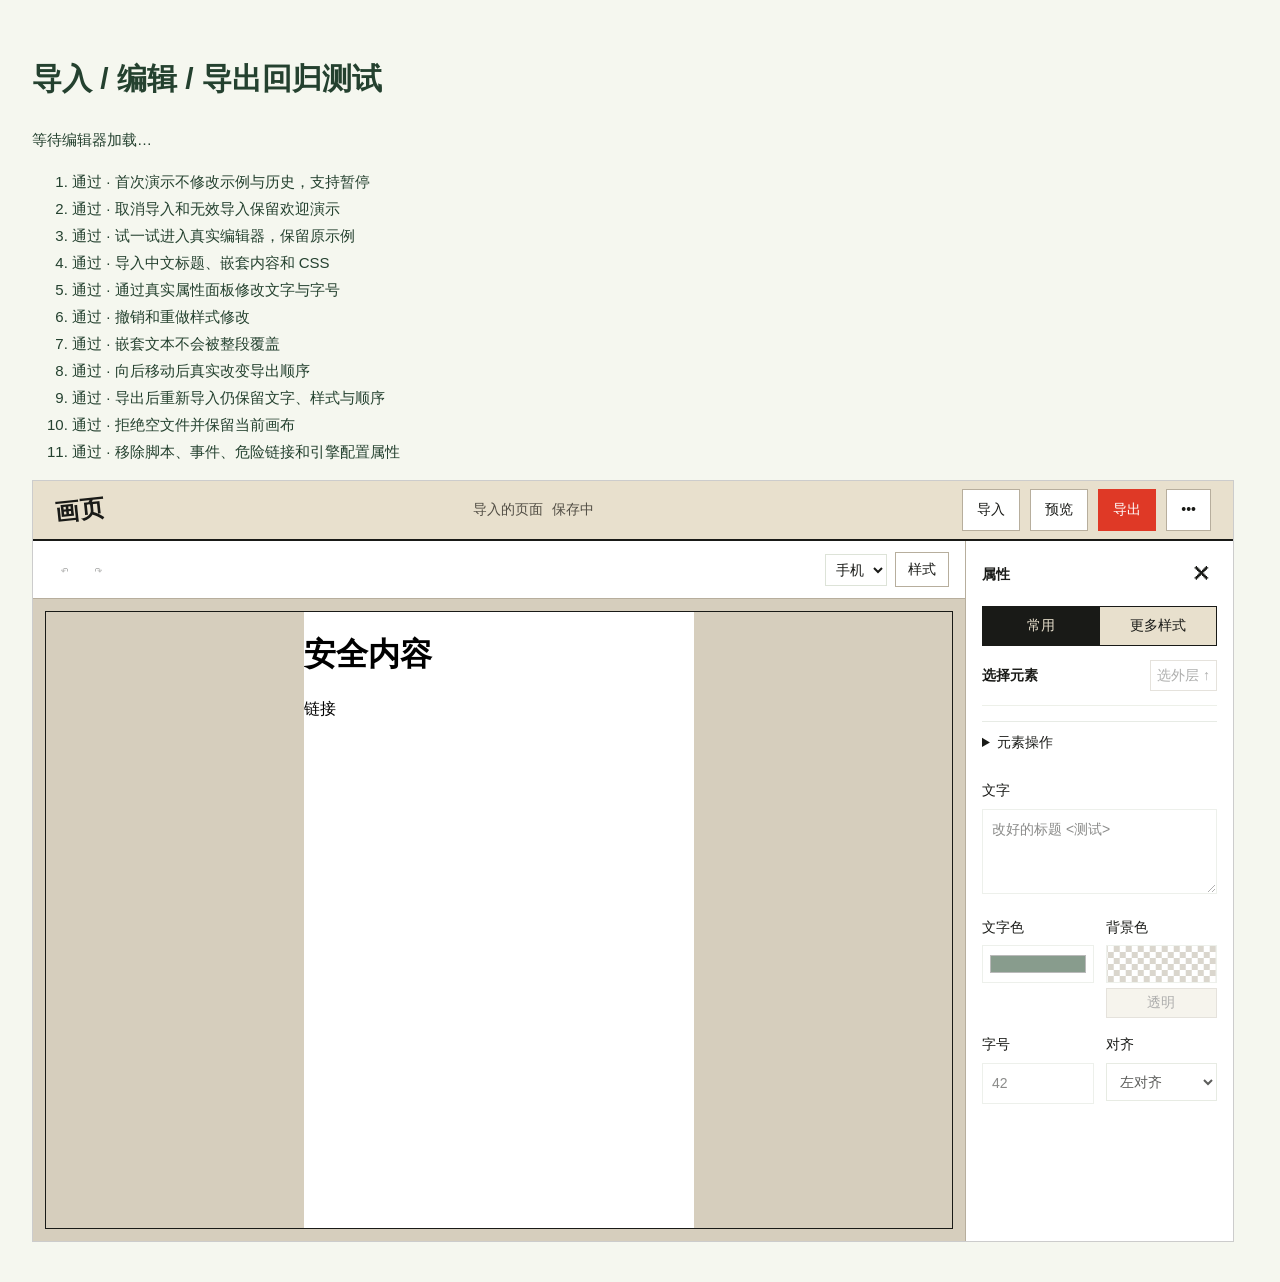
==== commit 0d23a4e6: "fix(editor): 默认展开样式面板并保留手动收起" ====
--- a/tests.html
+++ b/tests.html
@@ -300,10 +300,13 @@
   await check('未勾选保留时清理内嵌脚本', () => {
     importHtml(interactive); assert(!exportHtml().includes('<script'), '默认导入保留了脚本');
   });
-  await check('属性默认收起，通过更多展开和收起', () => {
-    assert(ui.getElementById('property-panel').hidden, '属性默认展开');
+  await check('样式默认展开，仍可手动收起和重新展开', () => {
+    assert(!ui.getElementById('property-panel').hidden && ui.querySelector('.workspace').classList.contains('with-properties'), '样式没有默认展开');
+    assert(ui.getElementById('properties-toggle').getAttribute('aria-expanded') === 'true', '展开状态不同步');
+    ui.getElementById('properties-close').click();
+    assert(ui.getElementById('property-panel').hidden, '样式不能手动收起');
     ui.getElementById('properties-toggle').click();
-    assert(!ui.getElementById('property-panel').hidden, '更多没有展开属性');
+    assert(!ui.getElementById('property-panel').hidden, '样式不能重新展开');
     ui.getElementById('properties-close').click();
     assert(ui.getElementById('property-panel').hidden, '属性未收起');
   });
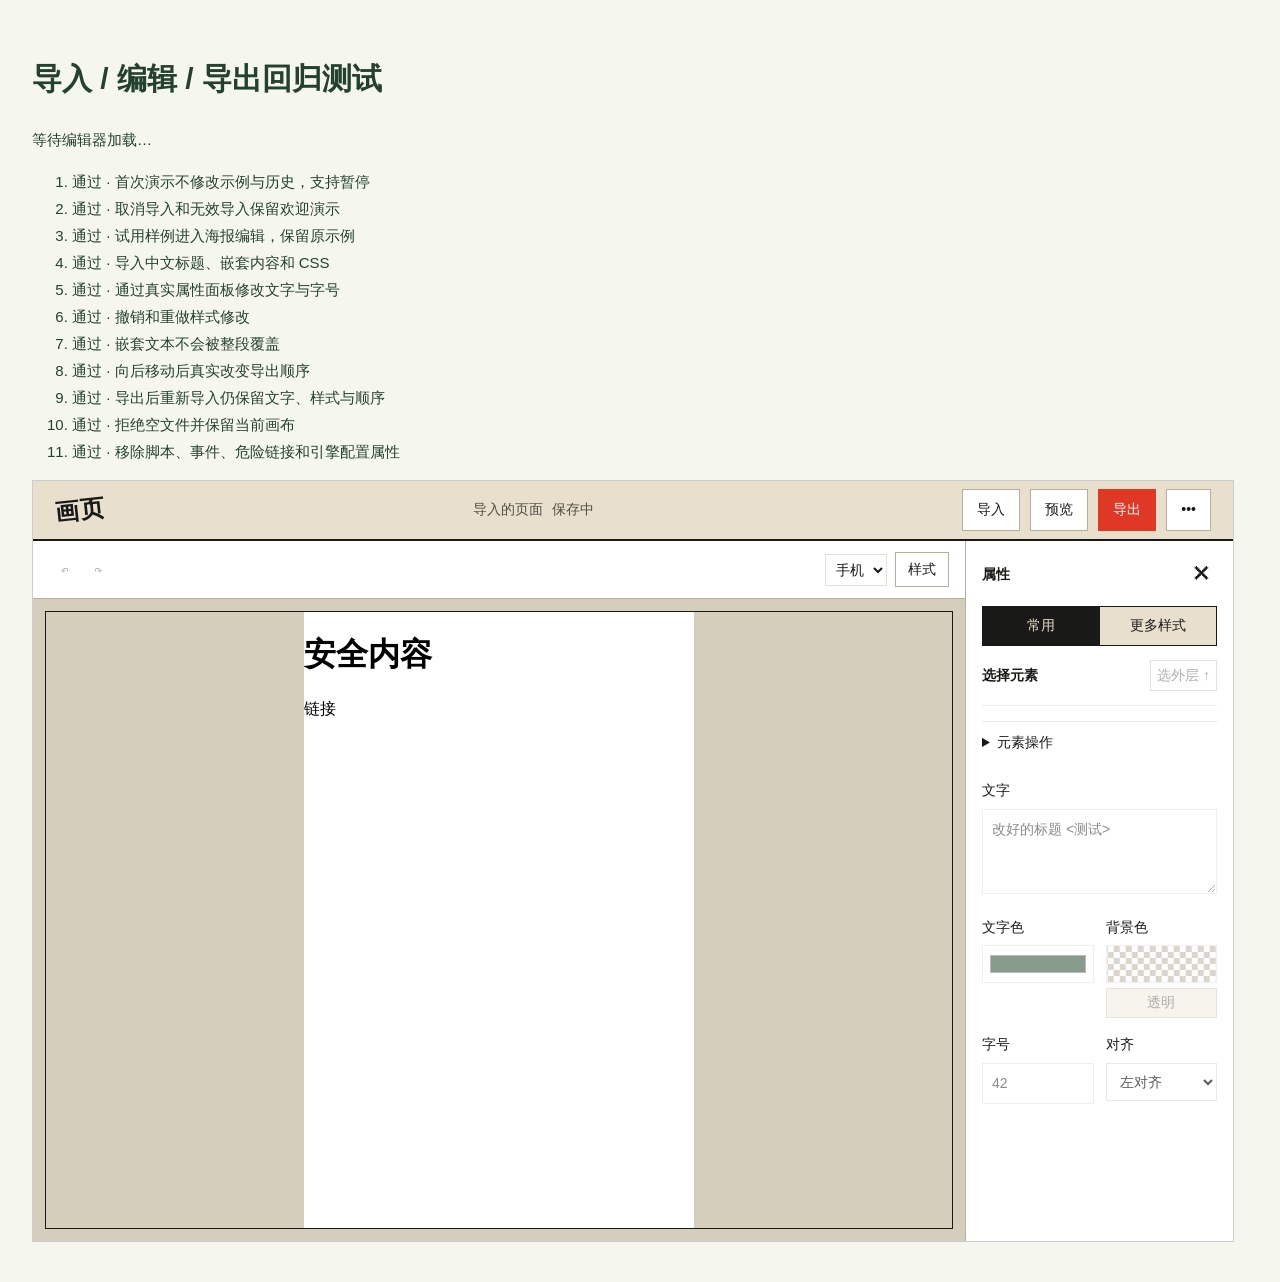
==== commit 5dc1e33e: "fix(editor): 分开样例与历史工程并保留恢复入口" ====
--- a/tests.html
+++ b/tests.html
@@ -14,6 +14,7 @@
   await check('首次演示不修改示例与历史，支持暂停', () => {
     const before = exportHtml();
     assert(!ui.getElementById('welcome').hidden, '未显示演示');
+    assert(ui.getElementById('demo-resume').hidden, '没有历史工程时显示了继续上次');
     assert(frame.contentWindow.getComputedStyle(ui.getElementById('import-open')).display === 'none' && frame.contentWindow.getComputedStyle(ui.getElementById('demo-import')).display !== 'none', '欢迎页重复导入入口');
     assert(ui.getElementById('export-open').disabled, '演示时导出未禁用');
     ui.getElementById('demo-pause').click();
@@ -29,12 +30,13 @@
     try { importHtml(' '); } catch {}
     assert(!ui.getElementById('welcome').hidden, '演示被提前关闭');
   });
-  await check('试一试进入真实编辑器，保留原示例', () => {
+  await check('试用样例进入海报编辑，保留原示例', () => {
     const before = exportHtml();
     ui.getElementById('demo-start').click();
     assert(ui.getElementById('welcome').hidden && !ui.getElementById('export-open').disabled, '未进入编辑');
     assert(editor.getSelected().get('tagName') === 'h1', '未选中标题');
     assert(before === exportHtml(), '试用改变了页面');
+    assert(editor.getSelected().getEl().textContent === '由你，定义。', '加载了其他页面');
   });
   await check('导入中文标题、嵌套内容和 CSS', () => {
     importHtml('<title>测试 & 页面</title><style>.hero{color:rgb(20,60,30);padding:24px}@media(max-width:480px){.hero{padding:12px}}</style><main><h1 class="hero">原标题</h1><p>保留<strong>嵌套</strong>文字</p><a href="#test">链接</a></main>');
